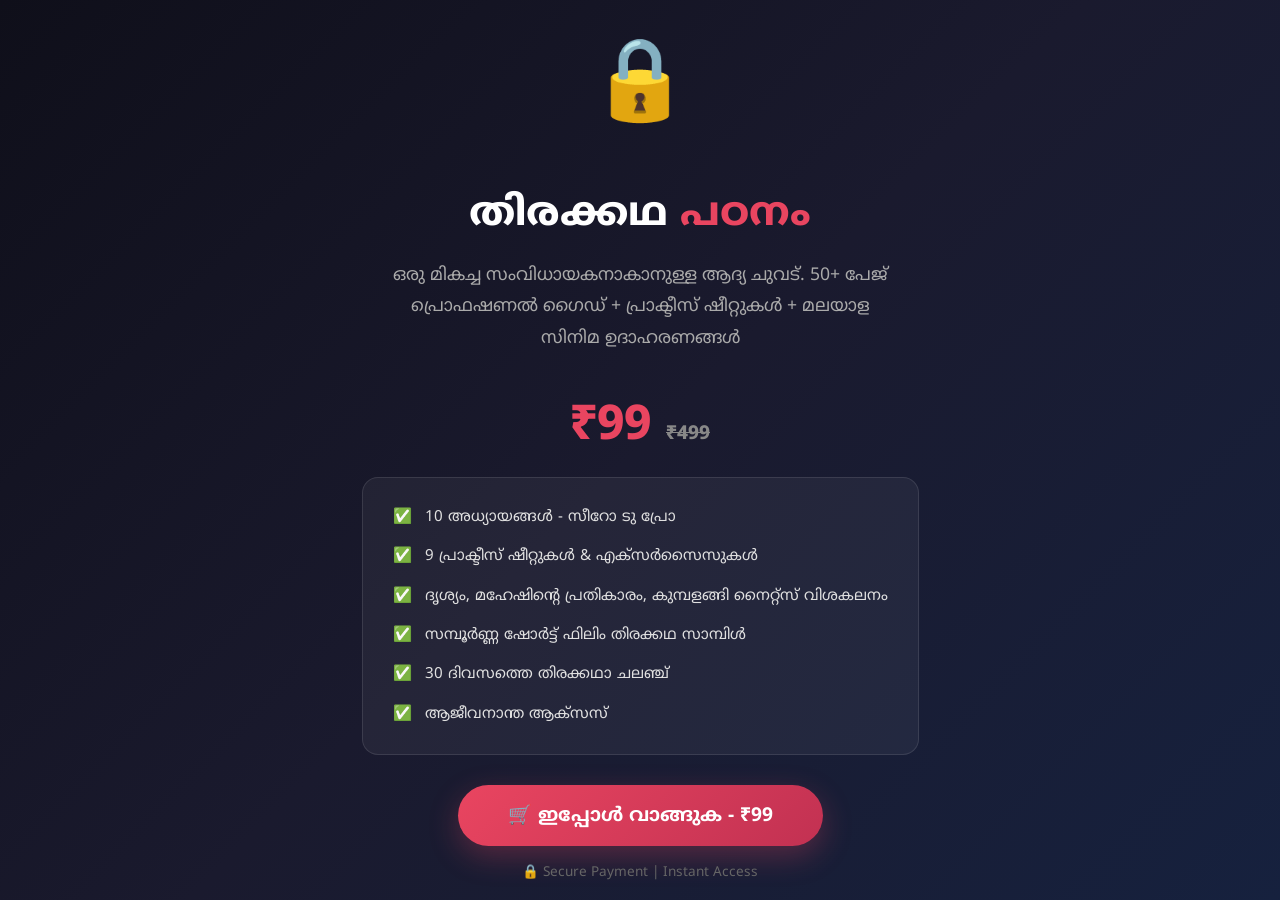
==== ch1.html @ d2b334f7 "Create ch1.html" ====
<!DOCTYPE html>
<html lang="ml">
<head>
<meta charset="UTF-8">
<meta name="viewport" content="width=device-width, initial-scale=1.0">
<title>അധ്യായം 1 | തിരക്കഥ പഠനം</title>
<style>
*{margin:0;padding:0;box-sizing:border-box}
body{font-family:'Noto Sans Malayalam',sans-serif;background:#0a0a0f;color:#d8d8e0;line-height:2;padding:0 0 60px}
.top{position:sticky;top:0;background:rgba(10,10,15,.95);padding:12px 18px;display:flex;justify-content:space-between;border-bottom:1px solid rgba(245,166,35,.2);z-index:10}
.top a{color:#f5a623;text-decoration:none;font-size:.85em}
.wrap{max-width:760px;margin:0 auto;padding:25px 18px}
.chno{display:inline-block;background:rgba(245,166,35,.12);color:#f5a623;padding:5px 16px;border-radius:20px;font-size:.75em;letter-spacing:2px;font-weight:700;margin-bottom:12px}
h1{font-size:1.9em;color:#fff;line-height:1.4;margin-bottom:8px}
h1 b{color:#f5a623}
.intro{color:#9a9aa5;font-size:.95em;margin-bottom:25px;border-left:3px solid #f5a623;padding-left:14px}
h2{font-size:1.35em;color:#f5a623;margin:35px 0 14px;padding-bottom:10px;border-bottom:1px dashed rgba(245,166,35,.3)}
h3{font-size:1.1em;color:#ffd700;margin:22px 0 10px}
p{margin-bottom:13px;font-size:.98em}
p b{color:#fff}
.script{background:#0d0d14;border-left:3px solid #f5a623;border-radius:12px;padding:18px;margin:16px 0;font-size:.93em;line-height:2}
.slug{color:#f5a623;font-weight:700;letter-spacing:1px}
.act{color:#b8b8c2;margin:8px 0}
.cname{text-align:center;color:#fff;font-weight:700;margin-top:12px;letter-spacing:2px}
.paren{text-align:center;color:#888;font-style:italic;font-size:.88em}
.dial{text-align:center;color:#e8e8e8;margin:4px 0 12px}
.box{border-radius:12px;padding:16px 18px;margin:16px 0;font-size:.94em}
.tip{background:rgba(245,166,35,.08);border:1px solid rgba(245,166,35,.25)}
.tip .t{color:#f5a623;font-weight:800;margin-bottom:6px}
.movie{background:rgba(233,69,96,.07);border:1px solid rgba(233,69,96,.25)}
.movie .t{color:#e94560;font-weight:800;margin-bottom:6px}
.ex{background:rgba(46,204,113,.07);border:1px solid rgba(46,204,113,.25)}
.ex .t{color:#2ecc71;font-weight:800;margin-bottom:8px}
.line{border-bottom:1px dashed rgba(255,255,255,.25);padding:9px 0;margin:7px 0;color:#8a8a95;font-size:.92em}
table{width:100%;border-collapse:collapse;margin:16px 0;font-size:.88em}
th{background:rgba(245,166,35,.15);color:#f5a623;padding:10px;text-align:left}
td{padding:10px;border-bottom:1px solid rgba(255,255,255,.06);color:#c5c5ce}
ul{margin:0 0 14px 20px}
li{margin-bottom:7px;font-size:.95em}
.next{display:block;text-align:center;margin:45px auto 0;background:linear-gradient(135deg,#f5a623,#e08c00);color:#0a0a0f;padding:15px 30px;border-radius:14px;text-decoration:none;font-weight:800;max-width:320px}
</style>
</head>
<body>
<script>
if(location.search.includes('paid=true')){localStorage.setItem('lm_unlocked','1')}
else if(localStorage.getItem('lm_unlocked')!=='1'){location.replace('index.html')}
</script>
<div class="top"><a href="index.html">← ഹോം</a><a href="ch2.html">അടുത്തത് →</a></div>
<div class="wrap">

<span class="chno">അധ്യായം 01</span>
<h1>തിരക്കഥ എന്താണ്? <b>സിനിമയുടെ നട്ടെല്ല്</b></h1>
<p class="intro">ഒരു സിനിമ ജനിക്കുന്നത് കാമറയിലല്ല - <b>കടലാസിലാണ്</b>. ഈ അധ്യായത്തിൽ തിരക്കഥയുടെ അടിസ്ഥാനം മുതൽ പ്രൊഫഷണൽ ഫോർമാറ്റ് വരെ, മലയാള സിനിമ ഉദാഹരണങ്ങളോടെ ആഴത്തിൽ പഠിക്കാം.</p>

<h2>1.1 സിനിമ ഒരു കൂട്ടായ്മയാണ് - തിരക്കഥ അതിന്റെ ഭൂപടവും</h2>
<p>ഒരു നോവലിസ്റ്റ് ഒറ്റയ്ക്ക് എഴുതുന്നു. പക്ഷേ സിനിമയിൽ <b>നൂറുകണക്കിന് ആളുകൾ</b> ഒന്നിച്ച് പ്രവർത്തിക്കുന്നു: സംവിധായകൻ, ക്യാമറാമാൻ, നടൻമാർ, എഡിറ്റർ, ലൈറ്റ് ബോയ്, കലാസംവിധായകൻ, ശബ്ദലേഖകൻ... ഇവരെല്ലാവരും <b>ഒരേ കഥ</b> ആണ് പറയേണ്ടത്. എല്ലാവർക്കും ഒരേ ധാരണ നൽകുന്ന ഒരേയൊരു രേഖ - അതാണ് <b>തിരക്കഥ</b>.</p>
<p>അതുകൊണ്ട് തിരക്കഥ എന്നത്:</p>
<ul>
<li><b>വായിക്കാൻ ഉള്ള സാഹിത്യമല്ല</b> - നിർമ്മിക്കാൻ ഉള്ള രേഖയാണ്</li>
<li><b>കാണാനും കേൾക്കാനും</b> കഴിയുന്ന കാര്യങ്ങൾ മാത്രം എഴുതുന്നു</li>
<li>എല്ലായ്പ്പോഴും <b>വർത്തമാന കാലത്തിൽ</b> (present tense) എഴുതുന്നു - കാരണം സ്ക്രീനിൽ അത് "ഇപ്പോൾ" നടക്കുന്നു</li>
</ul>
<div class="box tip"><div class="t">💡 ഓർക്കുക</div>
<p>തിരക്കഥ വായിക്കുന്ന ആൾക്ക് അത് <b>മനസ്സിൽ ഓടുന്ന സിനിമയായി</b> തോന്നണം. നിങ്ങളുടെ എഴുത്ത് കണ്ട് ക്യാമറാമാന് ഷോട്ടും, നടന് ഭാവവും, എഡിറ്റർക്ക് കട്ടും മനസ്സിലാകണം.</p></div>

<h2>1.2 അഞ്ച് പദങ്ങൾ - അഞ്ച് അർത്ഥങ്ങൾ</h2>
<p>തുടക്കക്കാർ കൂട്ടിക്കലർത്തുന്ന പദങ്ങൾ വ്യക്തമാക്കാം. ഒരു സിനിമ ഇങ്ങനെയുള്ള <b>ഘട്ടങ്ങളിലൂടെ</b> ആണ് എഴുത്തിൽ നിന്ന് സ്ക്രീനിലേക്ക് എത്തുന്നത്:</p>
<table>
<tr><th>പദം</th><th>എന്താണ്?</th><th>വലുപ്പം</th></tr>
<tr><td><b>Logline</b></td><td>മുഴുവൻ കഥയും <b>ഒരേയൊരു വാക്യത്തിൽ</b></td><td>1 വാക്യം</td></tr>
<tr><td><b>Synopsis</b></td><td>കഥയുടെ ചുരുക്കം - തുടക്കം, മധ്യം, ഒടുക്കം</td><td>അര പേജ്</td></tr>
<tr><td><b>Treatment</b></td><td>സീൻ സീനായുള്ള വിവരണം - സംഭാഷണം ഇല്ലാതെ, ഗദ്യരൂപത്തിൽ</td><td>5-20 പേജ്</td></tr>
<tr><td><b>Screenplay</b></td><td>പൂർണ്ണ ഫോർമാറ്റിൽ - Slugline, Action, Dialogue എല്ലാം</td><td>90-120 പേജ്</td></tr>
<tr><td><b>Shooting Script</b></td><td>ഷോട്ട് നമ്പറുകൾ, ക്യാമറ നിർദ്ദേശങ്ങൾ ചേർത്ത അവസാന രൂപം</td><td>Screenplay + ഷോട്ടുകൾ</td></tr>
</table>
<div class="box tip"><div class="t">💡 Logline ഉദാഹരണങ്ങൾ</div>
<p><b>ദൃശ്യം:</b> "ഒരു സാധാരണ കുടുംബനാഥൻ, മകൾ ചെയ്ത അബദ്ധം മറയ്ക്കാൻ, സിനിമകളിൽ നിന്ന് പഠിച്ച ബുദ്ധി ഉപയോഗിച്ച് പോലീസിനേക്കാൾ ഒരു പടി മുന്നിൽ നിൽക്കുന്നു."</p>
<p><b>മഹേഷിന്റെ പ്രതികാരം:</b> "അവഗണിക്കപ്പെട്ട ഒരു ഗ്രാമീണ ഫോട്ടോഗ്രാഫർ, തന്റെ ആത്മാഭിമാനം തിരിച്ചുപിടിക്കാൻ ഒരു 'പ്രതികാര' പദ്ധതി ആവിഷ്കരിക്കുന്നു."</p>
<p>ശ്രദ്ധിച്ചോ? Logline-ൽ <b>കഥാപാത്രം + ലക്ഷ്യം + തടസ്സം</b> മൂന്നും ഉണ്ട്!</p></div>

<h2>1.3 സ്വർണ്ണ നിയമം: Show, Don't Tell</h2>
<p>സിനിമ ഒരു <b>ദൃശ്യമാധ്യമം</b> ആണ്. പ്രേക്ഷകന് വികാരം <b>പറഞ്ഞുകൊടുക്കുന്നത്</b> അവരെ അവഗണിക്കുന്നതിന് തുല്യമാണ്. അവർക്ക് അത് <b>കണ്ടെത്താനുള്ള</b> സന്തോഷം കൊടുക്കുക.</p>
<h3>ഉദാഹരണം 1: ദാരിദ്ര്യം കാണിക്കുക</h3>
<div class="script">
<div class="act">❌ TELL: "രാഘവൻ വളരെ പാവപ്പെട്ടവനായിരുന്നു."</div>
<div class="slug">EXT. മാർക്കറ്റ് - ഉച്ച</div>
<div class="act">✅ SHOW: രഘു (45) പഴയ ചെരുപ്പുമായി മാർക്കറ്റിൽ. ഒരു തക്കാളി എടുത്ത് നോക്കുന്നു. വില ചോദിക്കുന്നു. കൈയിലെ നാണയങ്ങൾ എണ്ണുന്നു - <b>രണ്ട് തവണ</b>. തക്കാളി തിരികെ വെക്കുന്നു. ഉപ്പ് മാത്രം വാങ്ങി പോകുന്നു.</div>
</div>
<h3>ഉദാഹരണം 2: പ്രേമം കാണിക്കുക</h3>
<div class="script">
<div class="act">❌ TELL: "അവൻ അവളെ വളരെ സ്നേഹിച്ചു."</div>
<div class="slug">EXT. ബസ് സ്റ്റോപ്പ് - മഴ</div>
<div class="act">✅ SHOW: കനത്ത മഴ. അനു കുതിർന്ന് നിൽക്കുന്നു. രാഹുൽ കുട തുറന്ന് അവൾക്ക് നേരെ നീക്കുന്നു. <b>സ്വയം മഴയിൽ നിൽക്കുന്നു.</b> അനു ചിരിക്കുന്നു. കുടയുടെ അരികിൽ അവന്റെ തോൾ നനയുന്നത് അവൾ കാണുന്നു - കാണാത്തത് പോലെ നടിക്കുന്നു.</div>
</div>
<h3>ഉദാഹരണം 3: ദേഷ്യം കാണിക്കുക</h3>
<div class="script">
<div class="act">❌ TELL: "അച്ഛന് വലിയ ദേഷ്യമായിരുന്നു."</div>
<div class="slug">INT. ഊട്ടുപുര - രാത്രി</div>
<div class="act">✅ SHOW: അച്ഛൻ ചോറ് വിളമ്പാൻ കൈ നീട്ടുന്നു. പാത്രത്തിൽ നിന്ന് ചോറ് <b>തട്ടിവീഴുന്നു</b>. അവൻ ശാന്തമായി എഴുന്നേൽക്കുന്നു. വാതിൽ ചാരിപ്പോകുന്നു. <b>പക്ഷേ വാതിൽ ശബ്ദം - വീട് മുഴുവൻ അലറുന്നു.</b></div>
</div>
<div class="box movie"><div class="t">🎬 ദൃശ്യത്തിൽ നിന്ന്</div>
<p>ജോർജ്ജ് കുട്ടി ഭയപ്പെടുന്നു എന്ന് സംവിധായകൻ ഒരിക്കലും <b>പറയുന്നില്ല</b>. പകരം: രാത്രി ഉറങ്ങാൻ കിടക്കാത്ത ജോർജ്ജ്, ഇരുട്ടിൽ ജനലിലൂടെ നോക്കുന്നു, ചായ കപ്പ് കൈയിൽ പിടിച്ച് മണിക്കൂറുകൾ ഇരിക്കുന്നു. <b>ഭയം = ദൃശ്യം.</b></p></div>

<h2>1.4 തിരക്കഥയുടെ 5 ഘടകങ്ങൾ - വിശദമായി</h2>
<h3>ഘടകം 1: Slugline (സ്ലഗ്‌ലൈൻ)</h3>
<p>ഓരോ സീന്റെയും തുടക്കത്തിൽ <b>വലിയക്ഷരത്തിൽ</b> എഴുതുന്ന വരി. മൂന്ന് വിവരങ്ങൾ: <b>അകം/പുറം + സ്ഥലം + സമയം</b>.</p>
<ul>
<li><b>INT.</b> (Interior) = അകത്ത് | <b>EXT.</b> (Exterior) = പുറത്ത്</li>
<li>സമയം: രാവിലെ / ഉച്ച / വൈകുന്നേരം / രാത്രി / പുലർച്ചെ</li>
<li><b>CONTINUOUS</b> = തൊട്ടുമുമ്പത്തെ സീനിൽ നിന്ന് ഉടനെ | <b>LATER</b> = അല്പം കഴിഞ്ഞ്</li>
</ul>
<h3>ഘടകം 2: Action (ആക്ഷൻ വരികൾ)</h3>
<ul>
<li>ഇപ്പോഴത്തെ കാലം: "ഇരിക്കുന്നു", "നടക്കുന്നു" - "ഇരുന്നു" അല്ല!</li>
<li>കാണുന്നതും കേൾക്കുന്നതും <b>മാത്രം</b>. "അവൻ ഓർത്തു..." എന്ന് എഴുതാൻ പറ്റില്ല - ഓർമ്മ കാണിക്കാൻ പറ്റില്ലല്ലോ!</li>
<li>ഒരു ഖണ്ഡിക = ഒരു ദൃശ്യബീറ്റ്. 3-4 വരിയിൽ കൂടുതൽ വേണ്ട</li>
</ul>
<h3>ഘടകം 3: Character Cue</h3>
<p>സംഭാഷണം പറയുന്ന ആളുടെ പേര് - <b>വലിയക്ഷരത്തിൽ</b>, നടുക്ക്. ആദ്യ പരിചയപ്പെടുത്തലിൽ പ്രായം: <b>ജോർജ്ജ് (55)</b></p>
<h3>ഘടകം 4: Parenthetical</h3>
<p>(ദേഷ്യത്തോടെ), (പതിഞ്ഞ ശബ്ദത്തിൽ) - <b>വളരെ അപൂർവ്വമായി മാത്രം</b>. നടന് അഭിനയം പറഞ്ഞുകൊടുക്കുന്നത് അപമാനമാണ് എന്ന ധാരണ ഉണ്ട് - അത്യാവശ്യം എന്ന് തോന്നുമ്പോൾ മാത്രം.</p>
<h3>ഘടകം 5: Dialogue</h3>
<p>കഥാപാത്രത്തിന്റെ ശബ്ദം. ഓരോരുത്തരും <b>വ്യത്യസ്തമായി</b> സംസാരിക്കണം - അധ്യായം 6-ൽ വിശദമായി.</p>

<h2>1.5 പൂർണ്ണ മാതൃക - അടയാളപ്പെടുത്തിയ സീൻ</h2>
<div class="script">
<div class="slug">INT. സൈമണിന്റെ വീട് - രാത്രി &nbsp;&nbsp;← SLUGLINE</div>
<div class="act">ഇരുണ്ട ഹാൾ. ഭിത്തിയിൽ കല്യാണ ഫോട്ടോ. ← ACTION<br>സൈമൺ (38) കണ്ണാടിയിൽ നോക്കി ഷേവ് ചെയ്യുന്നു.<br>പുറത്ത് ഇടി മുഴക്കം. അവന്റെ കൈ ഒന്ന് <b>നിൽക്കുന്നു</b>.<br>വീണ്ടും ഷേവ് - ഇത്തവണം വേഗത്തിൽ.</div>
<div class="cname">സൈമൺ &nbsp;&nbsp;← CHARACTER CUE</div>
<div class="paren">(പതിഞ്ഞ ശബ്ദത്തിൽ) &nbsp;&nbsp;← PARENTHETICAL</div>
<div class="dial">ഞാൻ വരുന്നുണ്ട്. &nbsp;&nbsp;← DIALOGUE</div>
<div class="act">കണ്ണാടിയിൽ അവന്റെ പിന്നിൽ ഒരു നിഴൽ.<br>സൈമൺ തിരിഞ്ഞു നോക്കുന്നു - <b>ആരും ഇല്ല.</b></div>
</div>
<div class="box tip"><div class="t">💡 ഈ സീനിൽ ശ്രദ്ധിക്കൂ</div>
<p>ഒരു വാക്ക് പോലും "ഭയം" എന്ന് പറഞ്ഞില്ല. പക്ഷേ: ഇടി, നിൽക്കുന്ന കൈ, വേഗത്തിലുള്ള ഷേവ്, നിഴൽ - എല്ലാം ചേർന്ന് <b>ഭീതി</b> സൃഷ്ടിക്കുന്നു. ഇതാണ് തിരക്കഥ!</p></div>

<h2>1.6 തുടക്കക്കാരുടെ 6 വലിയ തെറ്റുകൾ</h2>
<table>
<tr><th>തെറ്റ്</th><th>പരിഹാരം</th></tr>
<tr><td>"അവൻ ഓർത്തു, അവൾ ആഗ്രഹിച്ചു" - മനസ്സിനുള്ളിലെത് എഴുതുക</td><td>അത് പ്രവൃത്തിയാക്കി കാണിക്കുക</td></tr>
<tr><td>CLOSE UP, PAN SHOT എന്ന് എഴുതുക</td><td>ക്യാമറ സംവിധായകന്റെ ജോലി - നിങ്ങൾ കഥ എഴുതൂ</td></tr>
<tr><td>5 പേജ് നീളുന്ന സീനുകൾ</td><td>വൈകി കയറുക, നേരത്തെ ഇറങ്ങുക (Enter late, exit early)</td></tr>
<tr><td>എല്ലാം ഡയലോഗിൽ പറയുക</td><td>ആദ്യം ദൃശ്യം - ഡയലോഗ് അവസാന ആയുധം</td></tr>
<tr><td>ആദ്യ 10 പേജിൽ 15 കഥാപാത്രങ്ങൾ</td><td>പ്രധാനികളെ മാത്രം - ബാക്കി പിന്നെ</td></tr>
<tr><td>സംഭാഷണത്തിൽ കഥ മുഴുവൻ വിശദീകരിക്കുക</td><td>പ്രേക്ഷകനെ ബുദ്ധിമാനാക്കി കാണൂ</td></tr>
</table>

<h2>1.7 ഈ അധ്യായത്തിന്റെ ചുരുക്കം</h2>
<ul>
<li>തിരക്കഥ = നിർമ്മാണ രേഖ, സാഹിത്യമല്ല</li>
<li>Logline → Synopsis → Treatment → Screenplay എന്ന ക്രമം</li>
<li>Show, Don't Tell - വികാരം ദൃശ്യമാക്കുക</li>
<li>5 ഘടകങ്ങൾ: Slugline, Action, Character, Parenthetical, Dialogue</li>
<li>വർത്തമാന കാലം, ദൃശ്യമായത് മാത്രം</li>
</ul>

<h2>1.8 പദസൂചിക (Glossary)</h2>
<table>
<tr><th>പദം</th><th>അർത്ഥം</th></tr>
<tr><td>Slugline</td><td>സീന്റെ തലക്കെട്ട് (സ്ഥലം-സമയം)</td></tr>
<tr><td>Scene</td><td>ഒരു സ്ഥലത്ത്, ഒരു സമയത്ത് നടക്കുന്ന ദൃശ്യങ്ങൾ</td></tr>
<tr><td>Planting</td><td>പിന്നെ ഉപയോഗിക്കാൻ ഇപ്പോൾ ഒളിപ്പിക്കുന്ന വിവരം</td></tr>
<tr><td>Payoff</td><td>ഒളിപ്പിച്ച വിവരം ഫലം കാണിക്കുന്ന നിമിഷം</td></tr>
<tr><td>Subtext</td><td>വാക്കുകൾക്ക് പിന്നിലെ യഥാർത്ഥ അർത്ഥം</td></tr>
</table>

<div class="box ex"><div class="t">✍️ പ്രാക്ടീസ് ഷീറ്റ് - അധ്യായം 1</div>
<div class="line">1. നിങ്ങളുടെ പ്രിയ സിനിമയുടെ Logline ഒരേയൊരു വാക്യത്തിൽ എഴുതുക.</div>
<div class="line">2. "സങ്കടം" എന്ന വാക്ക് ഉപയോഗിക്കാതെ, സങ്കടം കാണിക്കുന്ന 4 വരി സീൻ എഴുതുക.</div>
<div class="line">3. "സന്തോഷം" - സംഭാഷണം ഇല്ലാതെ കാണിക്കുക.</div>
<div class="line">4. ഒരു Slugline എഴുതുക: നിങ്ങളുടെ വീട്, രാത്രി.</div>
<div class="line">5. ദൃശ്യത്തിന്റെ ആദ്യ 5 മിനിറ്റ് വീണ്ടും കണ്ട്, എത്ര "Planting" ഉണ്ട് എന്ന് കുറിക്കുക.</div>
</div>

<a class="next" href="ch2.html">അധ്യായം 2: കഥ vs തിരക്കഥ →</a>
</div>
</body>
</html>
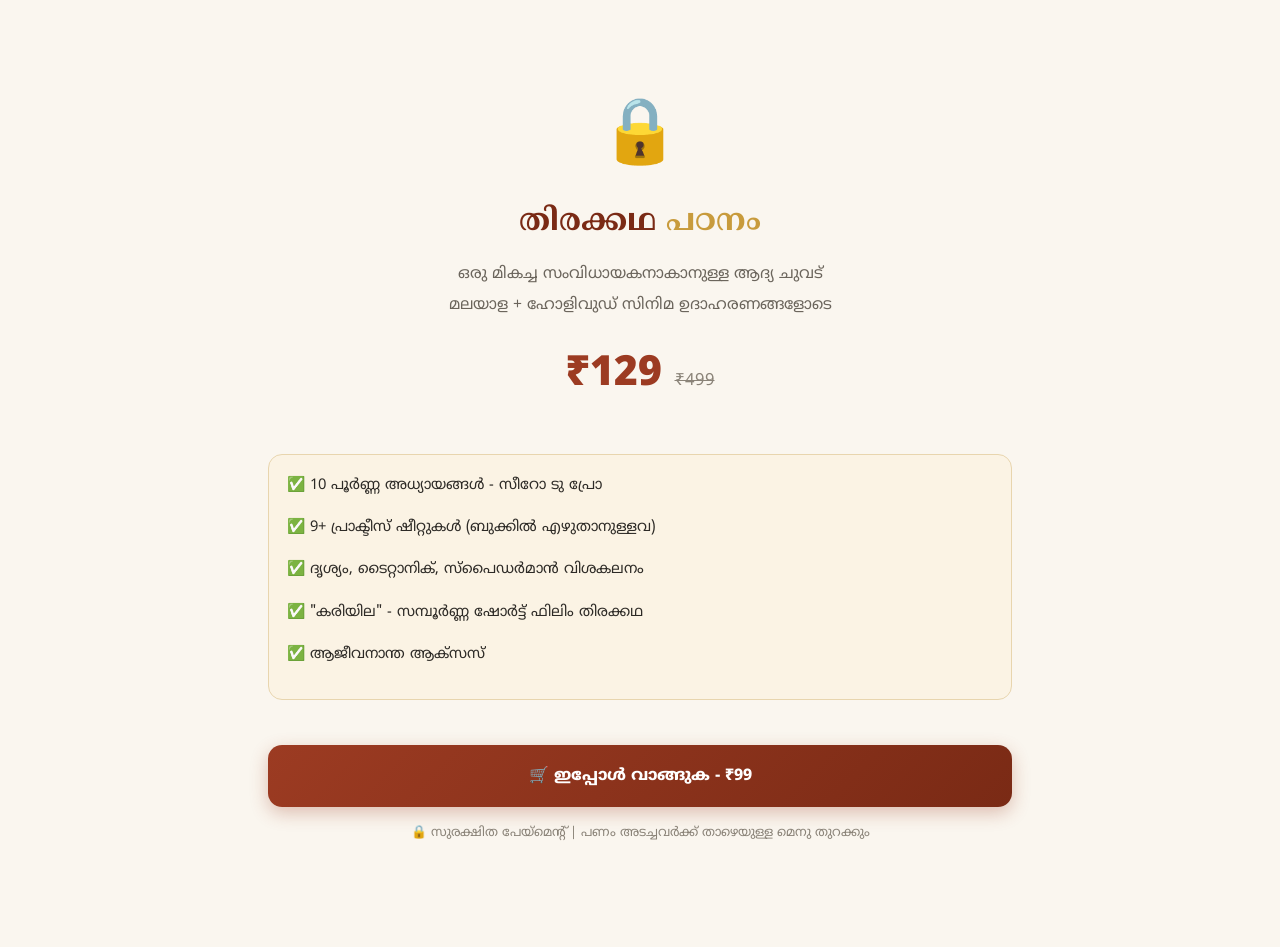
==== commit 76fb77ad: "Create ch1.html" ====
--- a/ch1.html
+++ b/ch1.html
@@ -4,41 +4,8 @@
 <meta charset="UTF-8">
 <meta name="viewport" content="width=device-width, initial-scale=1.0">
 <title>അധ്യായം 1 | തിരക്കഥ പഠനം</title>
-<style>
-*{margin:0;padding:0;box-sizing:border-box}
-body{font-family:'Noto Sans Malayalam',sans-serif;background:#0a0a0f;color:#d8d8e0;line-height:2;padding:0 0 60px}
-.top{position:sticky;top:0;background:rgba(10,10,15,.95);padding:12px 18px;display:flex;justify-content:space-between;border-bottom:1px solid rgba(245,166,35,.2);z-index:10}
-.top a{color:#f5a623;text-decoration:none;font-size:.85em}
-.wrap{max-width:760px;margin:0 auto;padding:25px 18px}
-.chno{display:inline-block;background:rgba(245,166,35,.12);color:#f5a623;padding:5px 16px;border-radius:20px;font-size:.75em;letter-spacing:2px;font-weight:700;margin-bottom:12px}
-h1{font-size:1.9em;color:#fff;line-height:1.4;margin-bottom:8px}
-h1 b{color:#f5a623}
-.intro{color:#9a9aa5;font-size:.95em;margin-bottom:25px;border-left:3px solid #f5a623;padding-left:14px}
-h2{font-size:1.35em;color:#f5a623;margin:35px 0 14px;padding-bottom:10px;border-bottom:1px dashed rgba(245,166,35,.3)}
-h3{font-size:1.1em;color:#ffd700;margin:22px 0 10px}
-p{margin-bottom:13px;font-size:.98em}
-p b{color:#fff}
-.script{background:#0d0d14;border-left:3px solid #f5a623;border-radius:12px;padding:18px;margin:16px 0;font-size:.93em;line-height:2}
-.slug{color:#f5a623;font-weight:700;letter-spacing:1px}
-.act{color:#b8b8c2;margin:8px 0}
-.cname{text-align:center;color:#fff;font-weight:700;margin-top:12px;letter-spacing:2px}
-.paren{text-align:center;color:#888;font-style:italic;font-size:.88em}
-.dial{text-align:center;color:#e8e8e8;margin:4px 0 12px}
-.box{border-radius:12px;padding:16px 18px;margin:16px 0;font-size:.94em}
-.tip{background:rgba(245,166,35,.08);border:1px solid rgba(245,166,35,.25)}
-.tip .t{color:#f5a623;font-weight:800;margin-bottom:6px}
-.movie{background:rgba(233,69,96,.07);border:1px solid rgba(233,69,96,.25)}
-.movie .t{color:#e94560;font-weight:800;margin-bottom:6px}
-.ex{background:rgba(46,204,113,.07);border:1px solid rgba(46,204,113,.25)}
-.ex .t{color:#2ecc71;font-weight:800;margin-bottom:8px}
-.line{border-bottom:1px dashed rgba(255,255,255,.25);padding:9px 0;margin:7px 0;color:#8a8a95;font-size:.92em}
-table{width:100%;border-collapse:collapse;margin:16px 0;font-size:.88em}
-th{background:rgba(245,166,35,.15);color:#f5a623;padding:10px;text-align:left}
-td{padding:10px;border-bottom:1px solid rgba(255,255,255,.06);color:#c5c5ce}
-ul{margin:0 0 14px 20px}
-li{margin-bottom:7px;font-size:.95em}
-.next{display:block;text-align:center;margin:45px auto 0;background:linear-gradient(135deg,#f5a623,#e08c00);color:#0a0a0f;padding:15px 30px;border-radius:14px;text-decoration:none;font-weight:800;max-width:320px}
-</style>
+<link href="https://fonts.googleapis.com/css2?family=Noto+Sans+Malayalam:wght@400;600;700;800&family=Noto+Serif+Malayalam:wght@600;700&display=swap" rel="stylesheet">
+<link rel="stylesheet" href="style.css">
 </head>
 <body>
 <script>
@@ -50,7 +17,7 @@
 
 <span class="chno">അധ്യായം 01</span>
 <h1>തിരക്കഥ എന്താണ്? <b>സിനിമയുടെ നട്ടെല്ല്</b></h1>
-<p class="intro">ഒരു സിനിമ ജനിക്കുന്നത് കാമറയിലല്ല - <b>കടലാസിലാണ്</b>. ഈ അധ്യായത്തിൽ തിരക്കഥയുടെ അടിസ്ഥാനം മുതൽ പ്രൊഫഷണൽ ഫോർമാറ്റ് വരെ, മലയാള സിനിമ ഉദാഹരണങ്ങളോടെ ആഴത്തിൽ പഠിക്കാം.</p>
+<p class="intro">ഒരു സിനിമ ജനിക്കുന്നത് കാമറയിലല്ല - <b>കടലാസിലാണ്</b>. ഈ അധ്യായത്തിൽ തിരക്കഥയുടെ അടിസ്ഥാനം മുതൽ പ്രൊഫഷണൽ ഫോർമാറ്റ് വരെ, മലയാള സിനിമ ഉദാഹരണങ്ങളോടെ ആഴത്തിൽ പഠിക്കാം. ഒരു നോട്ട്ബുക്ക് കൈയിൽ വെക്കൂ - നമ്മൾ എഴുതിത്തന്നെ പഠിക്കും!</p>
 
 <h2>1.1 സിനിമ ഒരു കൂട്ടായ്മയാണ് - തിരക്കഥ അതിന്റെ ഭൂപടവും</h2>
 <p>ഒരു നോവലിസ്റ്റ് ഒറ്റയ്ക്ക് എഴുതുന്നു. പക്ഷേ സിനിമയിൽ <b>നൂറുകണക്കിന് ആളുകൾ</b> ഒന്നിച്ച് പ്രവർത്തിക്കുന്നു: സംവിധായകൻ, ക്യാമറാമാൻ, നടൻമാർ, എഡിറ്റർ, ലൈറ്റ് ബോയ്, കലാസംവിധായകൻ, ശബ്ദലേഖകൻ... ഇവരെല്ലാവരും <b>ഒരേ കഥ</b> ആണ് പറയേണ്ടത്. എല്ലാവർക്കും ഒരേ ധാരണ നൽകുന്ന ഒരേയൊരു രേഖ - അതാണ് <b>തിരക്കഥ</b>.</p>
@@ -58,7 +25,7 @@
 <ul>
 <li><b>വായിക്കാൻ ഉള്ള സാഹിത്യമല്ല</b> - നിർമ്മിക്കാൻ ഉള്ള രേഖയാണ്</li>
 <li><b>കാണാനും കേൾക്കാനും</b> കഴിയുന്ന കാര്യങ്ങൾ മാത്രം എഴുതുന്നു</li>
-<li>എല്ലായ്പ്പോഴും <b>വർത്തമാന കാലത്തിൽ</b> (present tense) എഴുതുന്നു - കാരണം സ്ക്രീനിൽ അത് "ഇപ്പോൾ" നടക്കുന്നു</li>
+<li>എല്ലായ്പ്പോഴും <b>വർത്തമാന കാലത്തിൽ</b> എഴുതുന്നു - കാരണം സ്ക്രീനിൽ അത് "ഇപ്പോൾ" നടക്കുന്നു</li>
 </ul>
 <div class="box tip"><div class="t">💡 ഓർക്കുക</div>
 <p>തിരക്കഥ വായിക്കുന്ന ആൾക്ക് അത് <b>മനസ്സിൽ ഓടുന്ന സിനിമയായി</b> തോന്നണം. നിങ്ങളുടെ എഴുത്ത് കണ്ട് ക്യാമറാമാന് ഷോട്ടും, നടന് ഭാവവും, എഡിറ്റർക്ക് കട്ടും മനസ്സിലാകണം.</p></div>
@@ -69,9 +36,9 @@
 <tr><th>പദം</th><th>എന്താണ്?</th><th>വലുപ്പം</th></tr>
 <tr><td><b>Logline</b></td><td>മുഴുവൻ കഥയും <b>ഒരേയൊരു വാക്യത്തിൽ</b></td><td>1 വാക്യം</td></tr>
 <tr><td><b>Synopsis</b></td><td>കഥയുടെ ചുരുക്കം - തുടക്കം, മധ്യം, ഒടുക്കം</td><td>അര പേജ്</td></tr>
-<tr><td><b>Treatment</b></td><td>സീൻ സീനായുള്ള വിവരണം - സംഭാഷണം ഇല്ലാതെ, ഗദ്യരൂപത്തിൽ</td><td>5-20 പേജ്</td></tr>
-<tr><td><b>Screenplay</b></td><td>പൂർണ്ണ ഫോർമാറ്റിൽ - Slugline, Action, Dialogue എല്ലാം</td><td>90-120 പേജ്</td></tr>
-<tr><td><b>Shooting Script</b></td><td>ഷോട്ട് നമ്പറുകൾ, ക്യാമറ നിർദ്ദേശങ്ങൾ ചേർത്ത അവസാന രൂപം</td><td>Screenplay + ഷോട്ടുകൾ</td></tr>
+<tr><td><b>Treatment</b></td><td>സീൻ സീനായുള്ള വിവരണം - സംഭാഷണം ഇല്ലാതെ</td><td>5-20 പേജ്</td></tr>
+<tr><td><b>Screenplay</b></td><td>പൂർണ്ണ ഫോർമാറ്റിൽ - Slugline, Action, Dialogue</td><td>90-120 പേജ്</td></tr>
+<tr><td><b>Shooting Script</b></td><td>ഷോട്ട് നമ്പറുകൾ ചേർത്ത അവസാന രൂപം</td><td>Screenplay + ഷോട്ടുകൾ</td></tr>
 </table>
 <div class="box tip"><div class="t">💡 Logline ഉദാഹരണങ്ങൾ</div>
 <p><b>ദൃശ്യം:</b> "ഒരു സാധാരണ കുടുംബനാഥൻ, മകൾ ചെയ്ത അബദ്ധം മറയ്ക്കാൻ, സിനിമകളിൽ നിന്ന് പഠിച്ച ബുദ്ധി ഉപയോഗിച്ച് പോലീസിനേക്കാൾ ഒരു പടി മുന്നിൽ നിൽക്കുന്നു."</p>
@@ -80,55 +47,38 @@
 
 <h2>1.3 സ്വർണ്ണ നിയമം: Show, Don't Tell</h2>
 <p>സിനിമ ഒരു <b>ദൃശ്യമാധ്യമം</b> ആണ്. പ്രേക്ഷകന് വികാരം <b>പറഞ്ഞുകൊടുക്കുന്നത്</b> അവരെ അവഗണിക്കുന്നതിന് തുല്യമാണ്. അവർക്ക് അത് <b>കണ്ടെത്താനുള്ള</b> സന്തോഷം കൊടുക്കുക.</p>
-<h3>ഉദാഹരണം 1: ദാരിദ്ര്യം കാണിക്കുക</h3>
 <div class="script">
 <div class="act">❌ TELL: "രാഘവൻ വളരെ പാവപ്പെട്ടവനായിരുന്നു."</div>
 <div class="slug">EXT. മാർക്കറ്റ് - ഉച്ച</div>
 <div class="act">✅ SHOW: രഘു (45) പഴയ ചെരുപ്പുമായി മാർക്കറ്റിൽ. ഒരു തക്കാളി എടുത്ത് നോക്കുന്നു. വില ചോദിക്കുന്നു. കൈയിലെ നാണയങ്ങൾ എണ്ണുന്നു - <b>രണ്ട് തവണ</b>. തക്കാളി തിരികെ വെക്കുന്നു. ഉപ്പ് മാത്രം വാങ്ങി പോകുന്നു.</div>
 </div>
-<h3>ഉദാഹരണം 2: പ്രേമം കാണിക്കുക</h3>
 <div class="script">
 <div class="act">❌ TELL: "അവൻ അവളെ വളരെ സ്നേഹിച്ചു."</div>
 <div class="slug">EXT. ബസ് സ്റ്റോപ്പ് - മഴ</div>
 <div class="act">✅ SHOW: കനത്ത മഴ. അനു കുതിർന്ന് നിൽക്കുന്നു. രാഹുൽ കുട തുറന്ന് അവൾക്ക് നേരെ നീക്കുന്നു. <b>സ്വയം മഴയിൽ നിൽക്കുന്നു.</b> അനു ചിരിക്കുന്നു. കുടയുടെ അരികിൽ അവന്റെ തോൾ നനയുന്നത് അവൾ കാണുന്നു - കാണാത്തത് പോലെ നടിക്കുന്നു.</div>
-</div>
-<h3>ഉദാഹരണം 3: ദേഷ്യം കാണിക്കുക</h3>
-<div class="script">
-<div class="act">❌ TELL: "അച്ഛന് വലിയ ദേഷ്യമായിരുന്നു."</div>
-<div class="slug">INT. ഊട്ടുപുര - രാത്രി</div>
-<div class="act">✅ SHOW: അച്ഛൻ ചോറ് വിളമ്പാൻ കൈ നീട്ടുന്നു. പാത്രത്തിൽ നിന്ന് ചോറ് <b>തട്ടിവീഴുന്നു</b>. അവൻ ശാന്തമായി എഴുന്നേൽക്കുന്നു. വാതിൽ ചാരിപ്പോകുന്നു. <b>പക്ഷേ വാതിൽ ശബ്ദം - വീട് മുഴുവൻ അലറുന്നു.</b></div>
 </div>
 <div class="box movie"><div class="t">🎬 ദൃശ്യത്തിൽ നിന്ന്</div>
 <p>ജോർജ്ജ് കുട്ടി ഭയപ്പെടുന്നു എന്ന് സംവിധായകൻ ഒരിക്കലും <b>പറയുന്നില്ല</b>. പകരം: രാത്രി ഉറങ്ങാൻ കിടക്കാത്ത ജോർജ്ജ്, ഇരുട്ടിൽ ജനലിലൂടെ നോക്കുന്നു, ചായ കപ്പ് കൈയിൽ പിടിച്ച് മണിക്കൂറുകൾ ഇരിക്കുന്നു. <b>ഭയം = ദൃശ്യം.</b></p></div>
 
 <h2>1.4 തിരക്കഥയുടെ 5 ഘടകങ്ങൾ - വിശദമായി</h2>
 <h3>ഘടകം 1: Slugline (സ്ലഗ്‌ലൈൻ)</h3>
-<p>ഓരോ സീന്റെയും തുടക്കത്തിൽ <b>വലിയക്ഷരത്തിൽ</b> എഴുതുന്ന വരി. മൂന്ന് വിവരങ്ങൾ: <b>അകം/പുറം + സ്ഥലം + സമയം</b>.</p>
-<ul>
-<li><b>INT.</b> (Interior) = അകത്ത് | <b>EXT.</b> (Exterior) = പുറത്ത്</li>
-<li>സമയം: രാവിലെ / ഉച്ച / വൈകുന്നേരം / രാത്രി / പുലർച്ചെ</li>
-<li><b>CONTINUOUS</b> = തൊട്ടുമുമ്പത്തെ സീനിൽ നിന്ന് ഉടനെ | <b>LATER</b> = അല്പം കഴിഞ്ഞ്</li>
-</ul>
+<p>ഓരോ സീന്റെയും തുടക്കത്തിൽ <b>വലിയക്ഷരത്തിൽ</b> എഴുതുന്ന വരി. മൂന്ന് വിവരങ്ങൾ: <b>അകം/പുറം + സ്ഥലം + സമയം</b>. INT. = അകത്ത് | EXT. = പുറത്ത്. CONTINUOUS = ഉടനെ | LATER = അല്പം കഴിഞ്ഞ്.</p>
 <h3>ഘടകം 2: Action (ആക്ഷൻ വരികൾ)</h3>
-<ul>
-<li>ഇപ്പോഴത്തെ കാലം: "ഇരിക്കുന്നു", "നടക്കുന്നു" - "ഇരുന്നു" അല്ല!</li>
-<li>കാണുന്നതും കേൾക്കുന്നതും <b>മാത്രം</b>. "അവൻ ഓർത്തു..." എന്ന് എഴുതാൻ പറ്റില്ല - ഓർമ്മ കാണിക്കാൻ പറ്റില്ലല്ലോ!</li>
-<li>ഒരു ഖണ്ഡിക = ഒരു ദൃശ്യബീറ്റ്. 3-4 വരിയിൽ കൂടുതൽ വേണ്ട</li>
-</ul>
+<p>വർത്തമാന കാലം. കാണുന്നതും കേൾക്കുന്നതും <b>മാത്രം</b>. "അവൻ ഓർത്തു..." എന്ന് എഴുതാൻ പറ്റില്ല - ഓർമ്മ കാണിക്കാൻ പറ്റില്ലല്ലോ! ഒരു ഖണ്ഡിക = ഒരു ദൃശ്യബീറ്റ്.</p>
 <h3>ഘടകം 3: Character Cue</h3>
 <p>സംഭാഷണം പറയുന്ന ആളുടെ പേര് - <b>വലിയക്ഷരത്തിൽ</b>, നടുക്ക്. ആദ്യ പരിചയപ്പെടുത്തലിൽ പ്രായം: <b>ജോർജ്ജ് (55)</b></p>
 <h3>ഘടകം 4: Parenthetical</h3>
-<p>(ദേഷ്യത്തോടെ), (പതിഞ്ഞ ശബ്ദത്തിൽ) - <b>വളരെ അപൂർവ്വമായി മാത്രം</b>. നടന് അഭിനയം പറഞ്ഞുകൊടുക്കുന്നത് അപമാനമാണ് എന്ന ധാരണ ഉണ്ട് - അത്യാവശ്യം എന്ന് തോന്നുമ്പോൾ മാത്രം.</p>
+<p>(ദേഷ്യത്തോടെ), (പതിഞ്ഞ ശബ്ദത്തിൽ) - <b>വളരെ അപൂർവ്വമായി മാത്രം</b>. അത്യാവശ്യം എന്ന് തോന്നുമ്പോൾ മാത്രം.</p>
 <h3>ഘടകം 5: Dialogue</h3>
 <p>കഥാപാത്രത്തിന്റെ ശബ്ദം. ഓരോരുത്തരും <b>വ്യത്യസ്തമായി</b> സംസാരിക്കണം - അധ്യായം 6-ൽ വിശദമായി.</p>
 
 <h2>1.5 പൂർണ്ണ മാതൃക - അടയാളപ്പെടുത്തിയ സീൻ</h2>
 <div class="script">
-<div class="slug">INT. സൈമണിന്റെ വീട് - രാത്രി &nbsp;&nbsp;← SLUGLINE</div>
+<div class="slug">INT. സൈമണിന്റെ വീട് - രാത്രി &nbsp;← SLUGLINE</div>
 <div class="act">ഇരുണ്ട ഹാൾ. ഭിത്തിയിൽ കല്യാണ ഫോട്ടോ. ← ACTION<br>സൈമൺ (38) കണ്ണാടിയിൽ നോക്കി ഷേവ് ചെയ്യുന്നു.<br>പുറത്ത് ഇടി മുഴക്കം. അവന്റെ കൈ ഒന്ന് <b>നിൽക്കുന്നു</b>.<br>വീണ്ടും ഷേവ് - ഇത്തവണം വേഗത്തിൽ.</div>
-<div class="cname">സൈമൺ &nbsp;&nbsp;← CHARACTER CUE</div>
-<div class="paren">(പതിഞ്ഞ ശബ്ദത്തിൽ) &nbsp;&nbsp;← PARENTHETICAL</div>
-<div class="dial">ഞാൻ വരുന്നുണ്ട്. &nbsp;&nbsp;← DIALOGUE</div>
+<div class="cname">സൈമൺ &nbsp;← CHARACTER CUE</div>
+<div class="paren">(പതിഞ്ഞ ശബ്ദത്തിൽ) &nbsp;← PARENTHETICAL</div>
+<div class="dial">ഞാൻ വരുന്നുണ്ട്. &nbsp;← DIALOGUE</div>
 <div class="act">കണ്ണാടിയിൽ അവന്റെ പിന്നിൽ ഒരു നിഴൽ.<br>സൈമൺ തിരിഞ്ഞു നോക്കുന്നു - <b>ആരും ഇല്ല.</b></div>
 </div>
 <div class="box tip"><div class="t">💡 ഈ സീനിൽ ശ്രദ്ധിക്കൂ</div>
@@ -137,9 +87,9 @@
 <h2>1.6 തുടക്കക്കാരുടെ 6 വലിയ തെറ്റുകൾ</h2>
 <table>
 <tr><th>തെറ്റ്</th><th>പരിഹാരം</th></tr>
-<tr><td>"അവൻ ഓർത്തു, അവൾ ആഗ്രഹിച്ചു" - മനസ്സിനുള്ളിലെത് എഴുതുക</td><td>അത് പ്രവൃത്തിയാക്കി കാണിക്കുക</td></tr>
+<tr><td>"അവൻ ഓർത്തു..." - മനസ്സിനുള്ളിലെത് എഴുതുക</td><td>അത് പ്രവൃത്തിയാക്കി കാണിക്കുക</td></tr>
 <tr><td>CLOSE UP, PAN SHOT എന്ന് എഴുതുക</td><td>ക്യാമറ സംവിധായകന്റെ ജോലി - നിങ്ങൾ കഥ എഴുതൂ</td></tr>
-<tr><td>5 പേജ് നീളുന്ന സീനുകൾ</td><td>വൈകി കയറുക, നേരത്തെ ഇറങ്ങുക (Enter late, exit early)</td></tr>
+<tr><td>5 പേജ് നീളുന്ന സീനുകൾ</td><td>വൈകി കയറുക, നേരത്തെ ഇറങ്ങുക</td></tr>
 <tr><td>എല്ലാം ഡയലോഗിൽ പറയുക</td><td>ആദ്യം ദൃശ്യം - ഡയലോഗ് അവസാന ആയുധം</td></tr>
 <tr><td>ആദ്യ 10 പേജിൽ 15 കഥാപാത്രങ്ങൾ</td><td>പ്രധാനികളെ മാത്രം - ബാക്കി പിന്നെ</td></tr>
 <tr><td>സംഭാഷണത്തിൽ കഥ മുഴുവൻ വിശദീകരിക്കുക</td><td>പ്രേക്ഷകനെ ബുദ്ധിമാനാക്കി കാണൂ</td></tr>
@@ -154,17 +104,7 @@
 <li>വർത്തമാന കാലം, ദൃശ്യമായത് മാത്രം</li>
 </ul>
 
-<h2>1.8 പദസൂചിക (Glossary)</h2>
-<table>
-<tr><th>പദം</th><th>അർത്ഥം</th></tr>
-<tr><td>Slugline</td><td>സീന്റെ തലക്കെട്ട് (സ്ഥലം-സമയം)</td></tr>
-<tr><td>Scene</td><td>ഒരു സ്ഥലത്ത്, ഒരു സമയത്ത് നടക്കുന്ന ദൃശ്യങ്ങൾ</td></tr>
-<tr><td>Planting</td><td>പിന്നെ ഉപയോഗിക്കാൻ ഇപ്പോൾ ഒളിപ്പിക്കുന്ന വിവരം</td></tr>
-<tr><td>Payoff</td><td>ഒളിപ്പിച്ച വിവരം ഫലം കാണിക്കുന്ന നിമിഷം</td></tr>
-<tr><td>Subtext</td><td>വാക്കുകൾക്ക് പിന്നിലെ യഥാർത്ഥ അർത്ഥം</td></tr>
-</table>
-
-<div class="box ex"><div class="t">✍️ പ്രാക്ടീസ് ഷീറ്റ് - അധ്യായം 1</div>
+<div class="box ex"><div class="t">✍️ പ്രാക്ടീസ് ഷീറ്റ് - അധ്യായം 1 (ബുക്കിൽ എഴുതൂ)</div>
 <div class="line">1. നിങ്ങളുടെ പ്രിയ സിനിമയുടെ Logline ഒരേയൊരു വാക്യത്തിൽ എഴുതുക.</div>
 <div class="line">2. "സങ്കടം" എന്ന വാക്ക് ഉപയോഗിക്കാതെ, സങ്കടം കാണിക്കുന്ന 4 വരി സീൻ എഴുതുക.</div>
 <div class="line">3. "സന്തോഷം" - സംഭാഷണം ഇല്ലാതെ കാണിക്കുക.</div>
@@ -172,7 +112,7 @@
 <div class="line">5. ദൃശ്യത്തിന്റെ ആദ്യ 5 മിനിറ്റ് വീണ്ടും കണ്ട്, എത്ര "Planting" ഉണ്ട് എന്ന് കുറിക്കുക.</div>
 </div>
 
-<a class="next" href="ch2.html">അധ്യായം 2: കഥ vs തിരക്കഥ →</a>
+<a class="next" href="ch2.html">അധ്യായം 2: മൂന്ന് നിലകളുള്ള കെട്ടിടം →</a>
 </div>
 </body>
 </html>
--- a/style.css
+++ b/style.css
@@ -0,0 +1,34 @@
+*{margin:0;padding:0;box-sizing:border-box}
+body{font-family:'Noto Sans Malayalam',sans-serif;background:#FAF6EF;color:#2D2A26;line-height:2;padding-bottom:60px}
+.top{position:sticky;top:0;background:#fff;padding:12px 18px;display:flex;justify-content:space-between;box-shadow:0 2px 10px rgba(0,0,0,.07);z-index:10}
+.top a{color:#9C3B22;text-decoration:none;font-weight:700;font-size:.9em}
+.wrap{max-width:780px;margin:0 auto;padding:28px 18px}
+.chno{display:inline-block;background:#9C3B22;color:#fff;padding:6px 18px;border-radius:30px;font-size:.75em;letter-spacing:2px;font-weight:700;margin-bottom:14px}
+h1{font-family:'Noto Serif Malayalam',serif;font-size:1.9em;color:#7A2A15;line-height:1.5;margin-bottom:12px}
+h1 b{color:#C89B3C}
+.intro{background:#fff;border-left:4px solid #C89B3C;border-radius:0 12px 12px 0;padding:14px 16px;color:#6b655c;font-size:.95em;margin-bottom:26px;box-shadow:0 2px 8px rgba(0,0,0,.05)}
+h2{font-family:'Noto Serif Malayalam',serif;font-size:1.35em;color:#9C3B22;margin:38px 0 14px;padding-bottom:10px;border-bottom:3px solid #C89B3C}
+h3{font-size:1.08em;color:#7A2A15;margin:22px 0 10px}
+p{margin-bottom:13px;font-size:.98em}
+p b,li b{color:#7A2A15}
+.script{background:#fff;border:1px solid #EADFC8;border-left:4px solid #9C3B22;border-radius:12px;padding:18px;margin:16px 0;font-size:.93em;line-height:2.1;box-shadow:0 2px 8px rgba(0,0,0,.05);font-family:'Noto Serif Malayalam',serif}
+.slug{color:#9C3B22;font-weight:700;letter-spacing:1px}
+.act{color:#4a453d;margin:8px 0}
+.cname{text-align:center;color:#2D2A26;font-weight:700;margin-top:12px;letter-spacing:2px}
+.paren{text-align:center;color:#8a8378;font-style:italic;font-size:.88em}
+.dial{text-align:center;color:#2D2A26;margin:4px 0 12px}
+.box{border-radius:14px;padding:16px 18px;margin:16px 0;font-size:.94em}
+.tip{background:#FBF3E4;border:1px solid #E8D5AE}
+.tip .t{color:#A0700B;font-weight:800;margin-bottom:6px}
+.movie{background:#FBEDE8;border:1px solid #EBC9BD}
+.movie .t{color:#9C3B22;font-weight:800;margin-bottom:6px}
+.ex{background:#EDF7EF;border:1px solid #CBE6D0}
+.ex .t{color:#1F7A3D;font-weight:800;margin-bottom:8px}
+.line{border-bottom:1px dashed #C9C2B4;padding:9px 0;margin:7px 0;color:#6b655c;font-size:.92em}
+table{width:100%;border-collapse:collapse;margin:16px 0;font-size:.88em;background:#fff;border-radius:12px;overflow:hidden;box-shadow:0 2px 8px rgba(0,0,0,.05)}
+th{background:#9C3B22;color:#fff;padding:10px 12px;text-align:left}
+td{padding:10px 12px;border-bottom:1px solid #F0E9DC;color:#4a453d}
+tr:last-child td{border-bottom:none}
+ul{margin:0 0 14px 20px}
+li{margin-bottom:7px;font-size:.95em}
+.next{display:block;text-align:center;margin:45px auto 0;background:linear-gradient(135deg,#9C3B22,#7A2A15);color:#fff;padding:15px 30px;border-radius:14px;text-decoration:none;font-weight:800;max-width:340px;box-shadow:0 6px 18px rgba(156,59,34,.3)}
